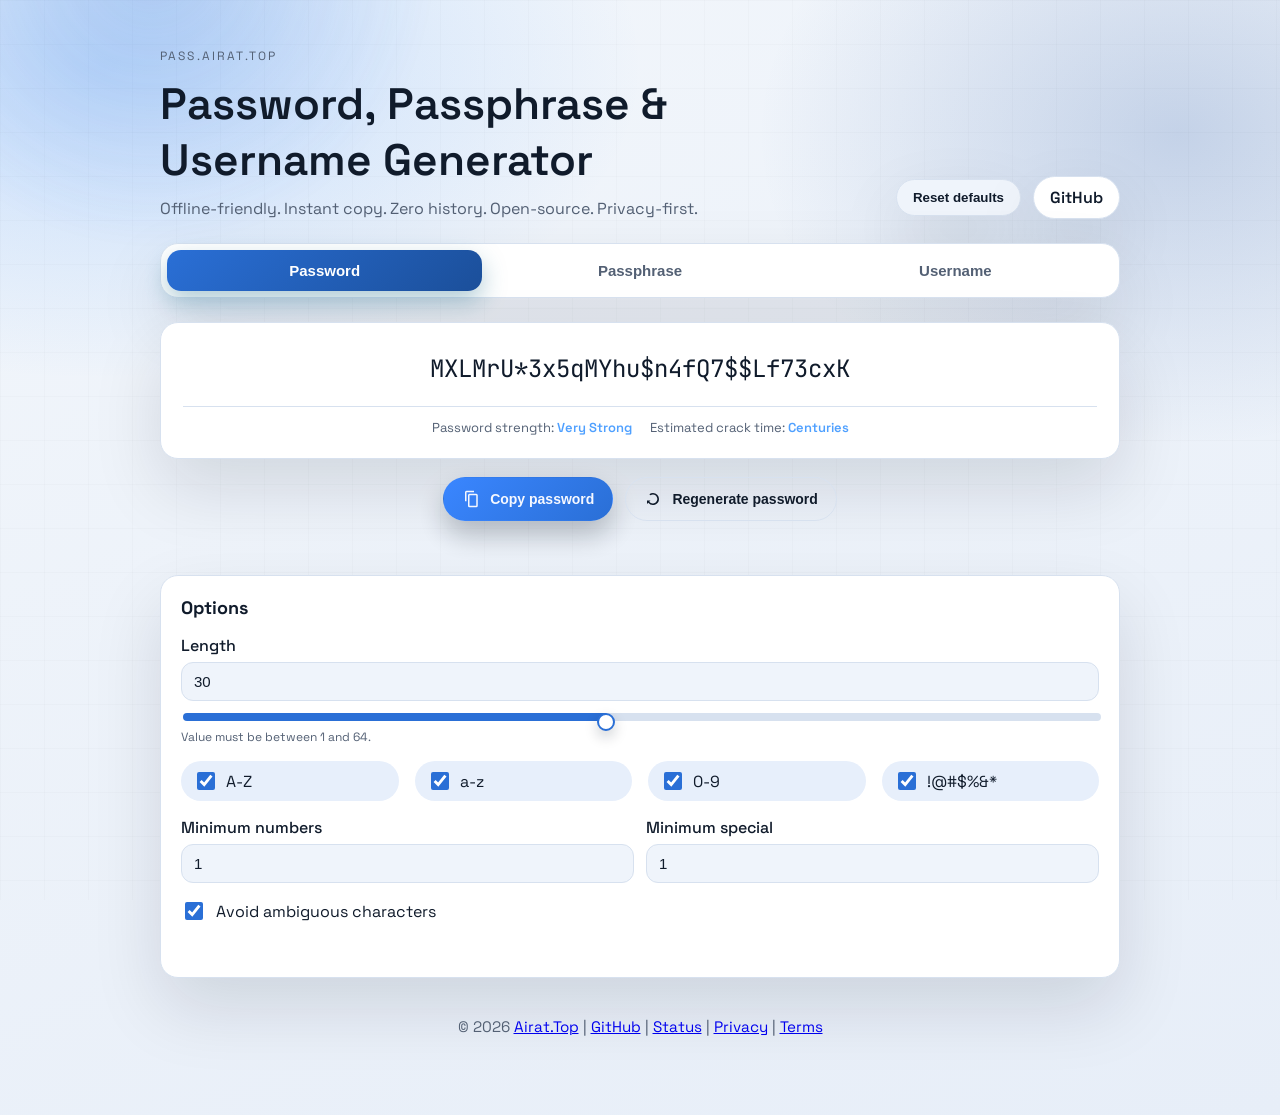
==== public_html/index.html @ 1382efcb "Revert "Delete GA counter" This reverts commit 3f951d71d0a119a3a7ca7ad0a13464dcc10d0f6c." ====
<!doctype html>
<html lang="en">
  <head>
    <meta charset="UTF-8" />
    <meta name="viewport" content="width=device-width, initial-scale=1" />
    <title>pass.airat.top | Password, Passphrase &amp; Username Generator</title>
    <meta
      name="description"
      content="Generate strong passwords, passphrases, and usernames locally in your browser. Private, fast, and offline-ready."
    />
    <meta
      name="keywords"
      content="password generator, passphrase generator, username generator, secure password, offline, local, airattop"
    />
    <meta name="author" content="AiratTop" />

    <!-- Open Graph -->
    <meta property="og:type" content="website" />
    <meta property="og:url" content="https://pass.airat.top/" />
    <meta property="og:title" content="Pass.airat.top" />
    <meta
      property="og:description"
      content="Generate strong passwords, passphrases, and usernames locally in your browser. Private, fast, and offline-ready."
    />
    <meta property="og:image" content="https://pass.airat.top/screenshot.png" />

    <!-- Twitter -->
    <meta property="twitter:card" content="summary_large_image" />
    <meta property="twitter:title" content="Pass.airat.top" />
    <meta
      property="twitter:description"
      content="Generate strong passwords, passphrases, and usernames locally in your browser."
    />

    <link rel="preconnect" href="https://fonts.googleapis.com" />
    <link rel="preconnect" href="https://fonts.gstatic.com" crossorigin />
    <link rel="dns-prefetch" href="//mc.yandex.ru" />
    <link rel="dns-prefetch" href="//mc.yandex.com" />
    <link rel="preconnect" href="https://mc.yandex.ru">
    <link rel="preconnect" href="https://mc.yandex.com">
    <link
      href="https://fonts.googleapis.com/css2?family=Space+Grotesk:wght@400;500;600&family=JetBrains+Mono:wght@400;600&display=swap"
      rel="stylesheet"
    />

    <meta name="msvalidate.01" content="A4ADBC8E0D3C862E117640B06AC788E3" />
    <meta name="google-site-verification" content="zuHpP1sB8u4uv7gVtMj2RNaGCoxq2lGMYENOCMovy1Y" />
    <meta name="yandex-verification" content="6d08a6d5c02c329e" />
    <meta name="p:domain_verify" content="ebe9e31b6c3867c499c054b525b7a05e"/>
    <meta name="facebook-domain-verification" content="o38js0c8d3pqoqlgxe0pk6h9o2d7e7" />
    <link rel="canonical" href="https://pass.airat.top/" />
    <link rel="apple-touch-icon" sizes="180x180" href="/apple-touch-icon.png" />
    <link rel="icon" type="image/png" sizes="32x32" href="/favicon-32x32.png" />
    <link rel="icon" type="image/png" sizes="16x16" href="/favicon-16x16.png" />
    <link rel="icon" href="/favicon.ico" />
    <link rel="manifest" href="/site.webmanifest" />

    <link rel="stylesheet" href="styles.css" />
    <!-- GoogleAnalytics counter -->
    <script async src="https://www.googletagmanager.com/gtag/js?id=G-CVEGGNPJXK"></script>
    <script>
      window.dataLayer = window.dataLayer || [];
      function gtag(){dataLayer.push(arguments);}
      gtag('js', new Date());
      gtag('config', 'G-CVEGGNPJXK');
    </script>
    <!-- /GoogleAnalytics counter -->
  </head>
  <body>
    <div class="bg-glow" aria-hidden="true"></div>

    <main class="shell">
      <header class="brand">
        <div class="brand-copy">
          <p class="brand-eyebrow">pass.airat.top</p>
          <h1>Password, Passphrase &amp; Username Generator</h1>
          <p class="brand-subtitle">
            Offline-friendly. Instant copy. Zero history. Open-source. Privacy-first.
          </p>
        </div>
        <div class="brand-actions">
          <button class="repo-link reset-button" id="resetDefaults" type="button">Reset defaults</button>
          <a class="repo-link" href="https://github.com/AiratTop/pass.airat.top" target="_blank" rel="noreferrer">
            GitHub
          </a>
        </div>
      </header>

      <nav class="tabs" role="tablist" aria-label="Generator type">
        <button
          class="tab is-active"
          role="tab"
          aria-selected="true"
          aria-controls="panel-password"
          id="tab-password"
          data-tab="password"
          type="button"
        >
          Password
        </button>
        <button
          class="tab"
          role="tab"
          aria-selected="false"
          aria-controls="panel-passphrase"
          id="tab-passphrase"
          data-tab="passphrase"
          type="button"
        >
          Passphrase
        </button>
        <button
          class="tab"
          role="tab"
          aria-selected="false"
          aria-controls="panel-username"
          id="tab-username"
          data-tab="username"
          type="button"
        >
          Username
        </button>
      </nav>

      <section class="panel is-active" id="panel-password" role="tabpanel" aria-labelledby="tab-password">
        <div class="output" id="passwordOutputWrap">
          <div class="output-value" id="passwordOutput" aria-live="polite"></div>
          <div class="output-meta">
            <span>
              Password strength:
              <strong id="passwordStrength" class="strength">-</strong>
            </span>
            <span>
              Estimated crack time:
              <strong id="passwordCrack" class="strength">-</strong>
            </span>
          </div>
        </div>
        <div class="action-row">
          <button class="action-button primary" type="button" id="passwordCopy">
            <span class="btn-icon" aria-hidden="true">
              <svg viewBox="0 0 24 24">
                <path
                  d="M16 1H6a2 2 0 0 0-2 2v12h2V3h10V1Zm3 4H10a2 2 0 0 0-2 2v14a2 2 0 0 0 2 2h9a2 2 0 0 0 2-2V7a2 2 0 0 0-2-2Zm0 16H10V7h9v14Z"
                />
              </svg>
            </span>
            Copy password
          </button>
          <button class="action-button secondary" type="button" id="passwordRefresh">
            <span class="btn-icon" aria-hidden="true">
              <svg viewBox="0 0 24 24">
                <path
                  d="M20 12a8 8 0 0 1-14.31 4.9l-1.69 1.69V14h4.6l-1.61 1.61A6 6 0 1 0 12 6c-1.24 0-2.41.38-3.39 1.03L7.16 5.58A7.94 7.94 0 0 1 12 4a8 8 0 0 1 8 8Z"
                />
              </svg>
            </span>
            Regenerate password
          </button>
        </div>
        <p class="status" id="passwordStatus" role="status"></p>

        <div class="card">
          <h2>Options</h2>
          <label class="field">
            <span>Length</span>
            <div class="length-inputs">
              <input type="number" id="passwordLength" min="1" max="64" value="30" />
              <input class="range-input" type="range" id="passwordLengthRange" min="1" max="64" value="30" />
            </div>
            <small>Value must be between 1 and 64.</small>
          </label>

          <div class="checks">
            <label><input type="checkbox" id="includeUpper" checked /> A-Z</label>
            <label><input type="checkbox" id="includeLower" checked /> a-z</label>
            <label><input type="checkbox" id="includeNumbers" checked /> 0-9</label>
            <label><input type="checkbox" id="includeSpecial" checked /> !@#$%&amp;*</label>
          </div>

          <div class="grid">
            <label class="field">
              <span>Minimum numbers</span>
              <input type="number" id="minNumbers" min="0" max="64" value="1" />
            </label>
            <label class="field">
              <span>Minimum special</span>
              <input type="number" id="minSpecial" min="0" max="64" value="1" />
            </label>
          </div>

          <label class="toggle">
            <input type="checkbox" id="avoidAmbiguous" checked />
            <span>Avoid ambiguous characters</span>
          </label>
          <p class="status" id="passwordError" role="status"></p>
        </div>
      </section>

      <section class="panel" id="panel-passphrase" role="tabpanel" aria-labelledby="tab-passphrase">
        <div class="output" id="passphraseOutputWrap">
          <div class="output-value" id="passphraseOutput" aria-live="polite"></div>
        </div>
        <div class="action-row">
          <button class="action-button primary" type="button" id="passphraseCopy">
            <span class="btn-icon" aria-hidden="true">
              <svg viewBox="0 0 24 24">
                <path
                  d="M16 1H6a2 2 0 0 0-2 2v12h2V3h10V1Zm3 4H10a2 2 0 0 0-2 2v14a2 2 0 0 0 2 2h9a2 2 0 0 0 2-2V7a2 2 0 0 0-2-2Zm0 16H10V7h9v14Z"
                />
              </svg>
            </span>
            Copy passphrase
          </button>
          <button class="action-button secondary" type="button" id="passphraseRefresh">
            <span class="btn-icon" aria-hidden="true">
              <svg viewBox="0 0 24 24">
                <path
                  d="M20 12a8 8 0 0 1-14.31 4.9l-1.69 1.69V14h4.6l-1.61 1.61A6 6 0 1 0 12 6c-1.24 0-2.41.38-3.39 1.03L7.16 5.58A7.94 7.94 0 0 1 12 4a8 8 0 0 1 8 8Z"
                />
              </svg>
            </span>
            Regenerate passphrase
          </button>
        </div>
        <p class="status" id="passphraseStatus" role="status"></p>

        <div class="card">
          <h2>Options</h2>
          <label class="field">
            <span>Number of words</span>
            <input type="number" id="passphraseWords" min="3" max="20" value="6" />
            <small>Value must be between 3 and 20. Use 6 words or more for stronger phrases.</small>
          </label>

          <label class="field">
            <span>Word separator</span>
            <input type="text" id="passphraseSeparator" maxlength="3" value="-" />
          </label>

          <label class="toggle">
            <input type="checkbox" id="passphraseCapitalize" checked />
            <span>Capitalize</span>
          </label>
          <label class="toggle">
            <input type="checkbox" id="passphraseNumber" checked />
            <span>Include number</span>
          </label>
        </div>
      </section>

      <section class="panel" id="panel-username" role="tabpanel" aria-labelledby="tab-username">
        <div class="output" id="usernameOutputWrap">
          <div class="output-value" id="usernameOutput" aria-live="polite"></div>
        </div>
        <div class="action-row">
          <button class="action-button primary" type="button" id="usernameCopy">
            <span class="btn-icon" aria-hidden="true">
              <svg viewBox="0 0 24 24">
                <path
                  d="M16 1H6a2 2 0 0 0-2 2v12h2V3h10V1Zm3 4H10a2 2 0 0 0-2 2v14a2 2 0 0 0 2 2h9a2 2 0 0 0 2-2V7a2 2 0 0 0-2-2Zm0 16H10V7h9v14Z"
                />
              </svg>
            </span>
            Copy username
          </button>
          <button class="action-button secondary" type="button" id="usernameRefresh">
            <span class="btn-icon" aria-hidden="true">
              <svg viewBox="0 0 24 24">
                <path
                  d="M20 12a8 8 0 0 1-14.31 4.9l-1.69 1.69V14h4.6l-1.61 1.61A6 6 0 1 0 12 6c-1.24 0-2.41.38-3.39 1.03L7.16 5.58A7.94 7.94 0 0 1 12 4a8 8 0 0 1 8 8Z"
                />
              </svg>
            </span>
            Regenerate username
          </button>
        </div>
        <p class="status" id="usernameStatus" role="status"></p>

        <div class="card">
          <h2>Options</h2>
          <label class="field">
            <span>Type</span>
            <select id="usernameType">
              <option value="single">Random word</option>
              <option value="double">Two words</option>
            </select>
          </label>

          <label class="toggle">
            <input type="checkbox" id="usernameCapitalize" />
            <span>Capitalize</span>
          </label>
          <label class="toggle">
            <input type="checkbox" id="usernameNumber" checked />
            <span>Include number</span>
          </label>
        </div>
      </section>

      <footer class="doc-footer">
        <p>
          © 2026
          <a href="https://airat.top" target="_blank" rel="author">Airat.Top</a>
          |
          <a href="https://github.com/AiratTop/pass.airat.top" target="_blank" rel="noreferrer">GitHub</a>
          |
          <a href="https://status.airat.top" target="_blank" rel="noreferrer">Status</a>
          |
          <a href="https://privacy.airat.top" target="_blank" rel="noreferrer privacy-policy">Privacy</a>
          |
          <a href="https://terms.airat.top" target="_blank" rel="noreferrer terms-of-service">Terms</a>
        </p>
      </footer>
    </main>

    <script src="wordlist.js"></script>
    <script src="app.js"></script>
    <!-- Yandex.Metrika counter -->
    <script type="text/javascript">
        (function(m,e,t,r,i,k,a){
            m[i]=m[i]||function(){(m[i].a=m[i].a||[]).push(arguments)};
            m[i].l=1*new Date();
            for (var j = 0; j < document.scripts.length; j++) {if (document.scripts[j].src === r) { return; }}
            k=e.createElement(t),a=e.getElementsByTagName(t)[0],k.async=1,k.src=r,a.parentNode.insertBefore(k,a)
        })(window, document,'script','https://mc.yandex.ru/metrika/tag.js?id=108475956', 'ym');
        ym(108475956, 'init', {ssr:true, webvisor:true, clickmap:true, ecommerce:"dataLayer", referrer: document.referrer, url: location.href, accurateTrackBounce:true, trackLinks:true});
    </script>
    <noscript><div><img src="https://mc.yandex.ru/watch/108475956" style="position:absolute; left:-9999px;" alt="" /></div></noscript>
    <!-- /Yandex.Metrika counter -->
  </body>
</html>
---- public_html/styles.css ----
:root {
  color-scheme: light dark;
  --bg: #f2f6fb;
  --bg-strong: #e7eef8;
  --surface: #ffffff;
  --surface-strong: #eff4fb;
  --text: #101b2b;
  --muted: #536074;
  --accent: #2a6fd6;
  --accent-strong: #1b4f9a;
  --border: #d7e1ef;
  --shadow: 0 30px 70px rgba(9, 18, 33, 0.12);
  --chip: #e7effb;
  --focus: rgba(42, 111, 214, 0.25);
  --grid: rgba(12, 18, 35, 0.05);
  --action-primary-bg: linear-gradient(135deg, #3a86ff, #2a6fd6);
  --action-primary-text: #f5f8ff;
}

@media (prefers-color-scheme: dark) {
  :root {
    --bg: #0b111a;
    --bg-strong: #0f1724;
    --surface: #141e2c;
    --surface-strong: #1a2536;
    --text: #e6edf7;
    --muted: #9fb0c7;
    --accent: #61a8ff;
    --accent-strong: #2f6bd1;
    --border: #233049;
    --shadow: 0 30px 80px rgba(0, 0, 0, 0.45);
    --chip: #1b263a;
    --focus: rgba(97, 168, 255, 0.25);
    --grid: rgba(255, 255, 255, 0.05);
    --action-primary-bg: linear-gradient(135deg, #6cb2ff, #3a7de0);
    --action-primary-text: #071018;
  }
}

* {
  box-sizing: border-box;
}

body {
  margin: 0;
  min-height: 100vh;
  font-family: "Space Grotesk", "Segoe UI", sans-serif;
  color: var(--text);
  background: radial-gradient(900px 520px at 8% 6%, rgba(66, 149, 255, 0.25), transparent 60%),
    radial-gradient(700px 520px at 92% 12%, rgba(28, 78, 160, 0.2), transparent 60%),
    linear-gradient(160deg, var(--bg), var(--bg-strong));
  display: flex;
  align-items: flex-start;
  justify-content: center;
  padding: 48px 20px 64px;
}

body::before {
  content: "";
  position: fixed;
  inset: 0;
  background-image: linear-gradient(var(--grid) 1px, transparent 1px),
    linear-gradient(90deg, var(--grid) 1px, transparent 1px);
  background-size: 44px 44px;
  pointer-events: none;
  opacity: 0.35;
  z-index: 0;
}

.bg-glow {
  position: fixed;
  inset: -35% auto auto -10%;
  width: 560px;
  height: 560px;
  background: radial-gradient(circle at center, rgba(58, 134, 255, 0.3), transparent 70%);
  filter: blur(20px);
  opacity: 0.8;
  pointer-events: none;
  animation: drift 18s ease-in-out infinite;
  z-index: 0;
}

@media (prefers-color-scheme: light) {
  .bg-glow {
    background: radial-gradient(circle at center, rgba(42, 111, 214, 0.28), transparent 70%);
  }
}

@keyframes drift {
  0% {
    transform: translate3d(0, 0, 0);
  }
  50% {
    transform: translate3d(40px, 20px, 0);
  }
  100% {
    transform: translate3d(0, 0, 0);
  }
}

.shell {
  width: min(960px, 100%);
  display: grid;
  gap: 24px;
  position: relative;
  z-index: 1;
}

.brand {
  display: flex;
  align-items: flex-end;
  justify-content: space-between;
  gap: 16px;
}

.brand-copy {
  max-width: 680px;
}

.brand-eyebrow {
  text-transform: uppercase;
  letter-spacing: 0.18em;
  font-size: 12px;
  color: var(--muted);
  margin: 0 0 12px;
}

h1 {
  margin: 0 0 10px;
  font-size: clamp(28px, 4vw, 44px);
  font-weight: 600;
}

.brand-subtitle {
  margin: 0;
  color: var(--muted);
  font-size: 16px;
}

.brand-actions {
  display: flex;
  align-items: center;
  gap: 12px;
  flex-wrap: wrap;
}

.repo-link {
  appearance: none;
  text-decoration: none;
  color: var(--text);
  font-weight: 600;
  padding: 10px 16px;
  border-radius: 999px;
  border: 1px solid var(--border);
  background: var(--surface);
  box-shadow: var(--shadow);
  display: inline-flex;
  align-items: center;
  justify-content: center;
  cursor: pointer;
  transition: transform 0.2s ease, border-color 0.2s ease, color 0.2s ease;
}

.repo-link:hover {
  transform: translateY(-1px);
  border-color: var(--accent);
  color: var(--accent);
}

.reset-button {
  background: var(--surface-strong);
}

.tabs {
  display: grid;
  grid-template-columns: repeat(3, minmax(0, 1fr));
  background: var(--surface);
  padding: 6px;
  border-radius: 18px;
  border: 1px solid var(--border);
  box-shadow: var(--shadow);
}

.tab {
  appearance: none;
  border: none;
  background: transparent;
  color: var(--muted);
  padding: 12px 16px;
  border-radius: 14px;
  font-size: 15px;
  font-weight: 600;
  cursor: pointer;
  transition: all 0.2s ease;
}

.tab.is-active {
  background: linear-gradient(135deg, var(--accent), var(--accent-strong));
  color: #ffffff;
  box-shadow: 0 10px 24px rgba(31, 111, 139, 0.35);
}

.panel {
  display: none;
  flex-direction: column;
  gap: 18px;
  animation: fadeUp 0.35s ease;
}

.panel.is-active {
  display: flex;
}

@keyframes fadeUp {
  from {
    opacity: 0;
    transform: translateY(12px);
  }
  to {
    opacity: 1;
    transform: translateY(0);
  }
}

.output {
  display: grid;
  gap: 14px;
  padding: 22px;
  background: var(--surface);
  border: 1px solid var(--border);
  border-radius: 18px;
  box-shadow: var(--shadow);
}

.output-value {
  font-family: "JetBrains Mono", "SFMono-Regular", monospace;
  font-size: clamp(18px, 2.6vw, 24px);
  word-break: break-all;
  padding: 8px 0;
  cursor: pointer;
  text-align: center;
}

.output-value.is-compact {
  font-size: clamp(16px, 2.2vw, 22px);
  letter-spacing: -0.01em;
}

.output-value.is-extra-compact {
  font-size: clamp(15px, 2.1vw, 20px);
  letter-spacing: -0.015em;
}

.output-meta {
  display: flex;
  flex-wrap: wrap;
  justify-content: center;
  gap: 12px 18px;
  font-size: 13px;
  color: var(--muted);
  border-top: 1px solid var(--border);
  padding-top: 12px;
}

.strength {
  font-weight: 600;
}

.strength--very-weak {
  color: #f15b5b;
}

.strength--weak {
  color: #f48c42;
}

.strength--fair {
  color: #d7b23f;
}

.strength--strong {
  color: #45b880;
}

.strength--very-strong {
  color: #4fa0ff;
}

.action-row {
  display: flex;
  flex-wrap: wrap;
  justify-content: center;
  gap: 12px;
}

.action-button {
  appearance: none;
  border: 1px solid var(--border);
  background: transparent;
  color: var(--text);
  padding: 12px 18px;
  border-radius: 999px;
  font-weight: 600;
  font-size: 14px;
  cursor: pointer;
  display: inline-flex;
  align-items: center;
  gap: 10px;
  transition: transform 0.2s ease, border-color 0.2s ease, box-shadow 0.2s ease;
}

.action-button.primary {
  background: var(--action-primary-bg, #ffffff);
  color: var(--action-primary-text, #0c121a);
  border-color: transparent;
  box-shadow: 0 14px 28px rgba(9, 18, 33, 0.25);
}

.action-button.secondary {
  background: transparent;
}

.action-button:hover {
  transform: translateY(-1px);
  border-color: var(--accent);
  box-shadow: 0 12px 24px rgba(42, 111, 214, 0.2);
}

.action-button svg {
  width: 18px;
  height: 18px;
  fill: currentColor;
}

.btn-icon {
  display: inline-flex;
}

.status {
  min-height: 18px;
  margin: 0;
  font-size: 13px;
  color: var(--muted);
}

.card {
  background: var(--surface);
  border: 1px solid var(--border);
  border-radius: 18px;
  padding: 20px;
  display: grid;
  gap: 16px;
  box-shadow: var(--shadow);
}

.card h2 {
  margin: 0;
  font-size: 18px;
}

.field {
  display: grid;
  gap: 6px;
}

.field span {
  font-weight: 500;
}

.length-inputs {
  display: grid;
  gap: 10px;
}

input[type="number"],
input[type="text"],
select {
  width: 100%;
  padding: 10px 12px;
  border-radius: 12px;
  border: 1px solid var(--border);
  background: var(--surface-strong);
  color: var(--text);
  font-size: 15px;
}

input[type="range"].range-input {
  width: 100%;
  height: 8px;
  border-radius: 999px;
  background: linear-gradient(
    90deg,
    var(--accent) 0%,
    var(--accent) var(--range-progress, 50%),
    var(--border) var(--range-progress, 50%),
    var(--border) 100%
  );
  accent-color: var(--accent);
  appearance: none;
}

input[type="range"].range-input:focus {
  outline: 2px solid var(--focus);
  outline-offset: 2px;
}

input[type="range"].range-input::-webkit-slider-thumb {
  appearance: none;
  width: 18px;
  height: 18px;
  border-radius: 50%;
  background: var(--surface);
  border: 2px solid var(--accent);
  box-shadow: 0 6px 14px rgba(10, 20, 35, 0.2);
  cursor: pointer;
}

input[type="range"].range-input::-webkit-slider-runnable-track {
  height: 8px;
  border-radius: 999px;
}

input[type="range"].range-input::-moz-range-track {
  height: 8px;
  border-radius: 999px;
  background: var(--border);
}

input[type="range"].range-input::-moz-range-progress {
  height: 8px;
  border-radius: 999px;
  background: var(--accent);
}

input[type="range"].range-input::-moz-range-thumb {
  width: 18px;
  height: 18px;
  border-radius: 50%;
  background: var(--surface);
  border: 2px solid var(--accent);
  box-shadow: 0 6px 14px rgba(10, 20, 35, 0.2);
  cursor: pointer;
}

input[type="number"]:focus,
input[type="text"]:focus,
select:focus,
button:focus {
  outline: 2px solid var(--focus);
  outline-offset: 2px;
}

small {
  color: var(--muted);
  font-size: 12px;
}

.checks {
  display: grid;
  grid-template-columns: repeat(auto-fit, minmax(120px, 1fr));
  gap: 12px 16px;
}

.checks label {
  display: flex;
  align-items: center;
  gap: 8px;
  background: var(--chip);
  padding: 8px 12px;
  border-radius: 999px;
}

input[type="checkbox"] {
  width: 18px;
  height: 18px;
  accent-color: var(--accent);
}

.grid {
  display: grid;
  grid-template-columns: repeat(auto-fit, minmax(180px, 1fr));
  gap: 12px;
}

.toggle {
  display: flex;
  align-items: center;
  gap: 10px;
}

.output-value::selection {
  background: var(--accent);
  color: #ffffff;
}

.doc-footer {
  text-align: center;
  color: var(--muted);
  font-size: 0.95rem;
}

@media (max-width: 720px) {
  body {
    padding: 32px 16px 48px;
  }

  .brand {
    flex-direction: column;
    align-items: flex-start;
  }

  .brand-actions {
    width: 100%;
  }

  .repo-link {
    width: 100%;
    text-align: center;
  }

  .output {
    padding: 18px;
  }

  .action-row {
    justify-content: stretch;
  }

  .action-button {
    flex: 1 1 160px;
    justify-content: center;
  }
}
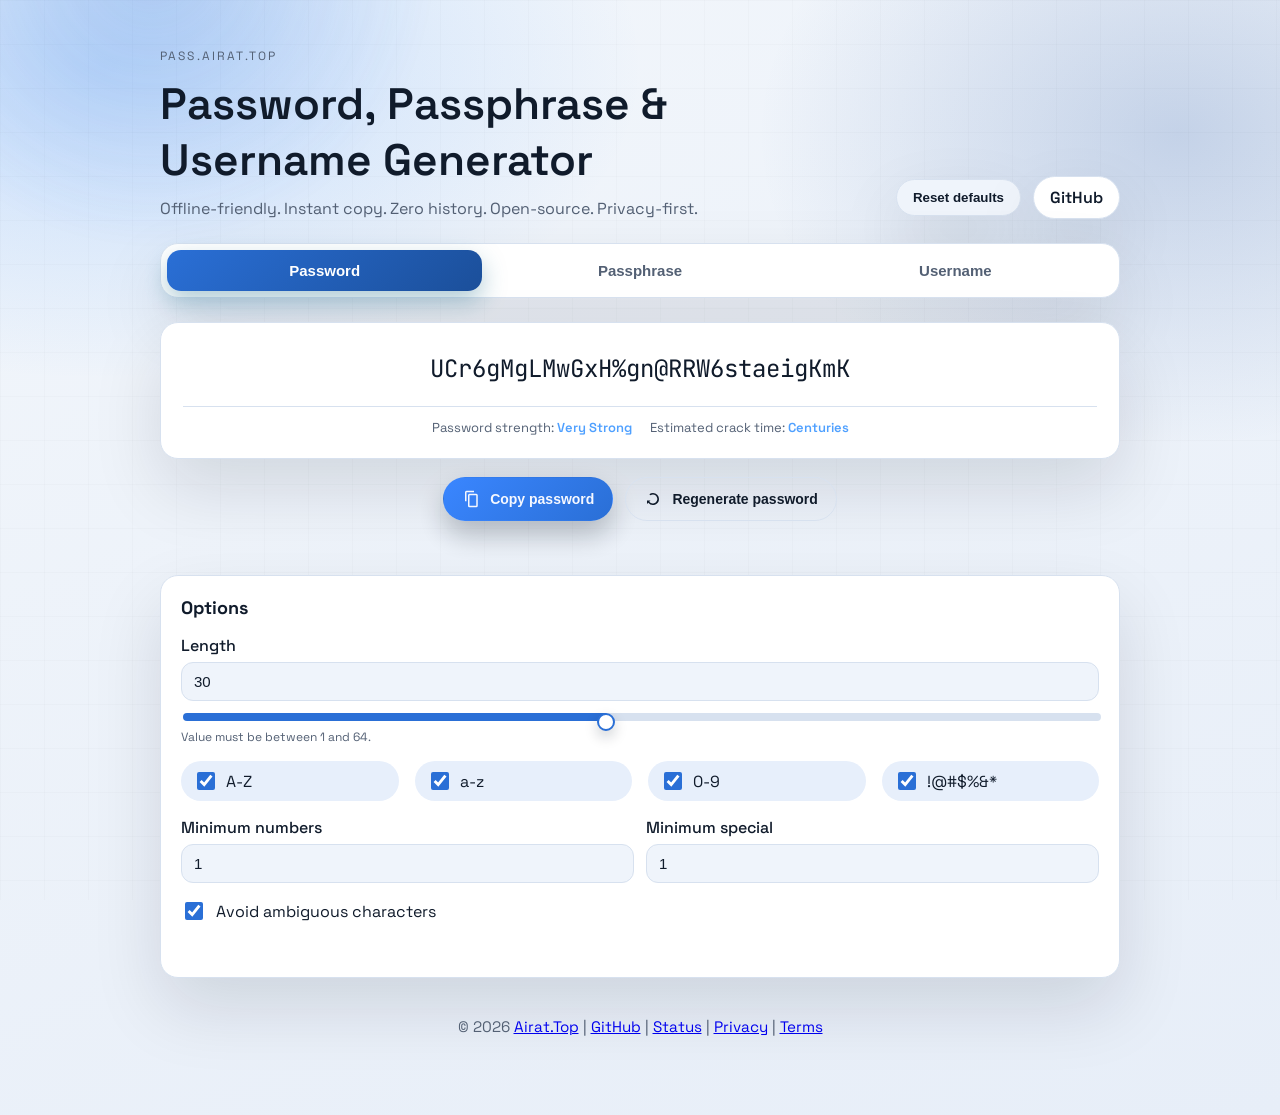
==== commit ca17a8cc: "Update YM counter" ====
--- a/public_html/index.html
+++ b/public_html/index.html
@@ -323,8 +323,8 @@
             m[i].l=1*new Date();
             for (var j = 0; j < document.scripts.length; j++) {if (document.scripts[j].src === r) { return; }}
             k=e.createElement(t),a=e.getElementsByTagName(t)[0],k.async=1,k.src=r,a.parentNode.insertBefore(k,a)
-        })(window, document,'script','https://mc.yandex.ru/metrika/tag.js?id=108475956', 'ym');
-        ym(108475956, 'init', {ssr:true, webvisor:true, clickmap:true, ecommerce:"dataLayer", referrer: document.referrer, url: location.href, accurateTrackBounce:true, trackLinks:true});
+        })(window, document,'script','https://mc.webvisor.org/metrika/tag_ww.js?id=108475956', 'ym');
+        ym(108475956, 'init', {ssr:true, webvisor:true, clickmap:true, referrer: document.referrer, url: location.href, accurateTrackBounce:true, trackLinks:true});
     </script>
     <noscript><div><img src="https://mc.yandex.ru/watch/108475956" style="position:absolute; left:-9999px;" alt="" /></div></noscript>
     <!-- /Yandex.Metrika counter -->
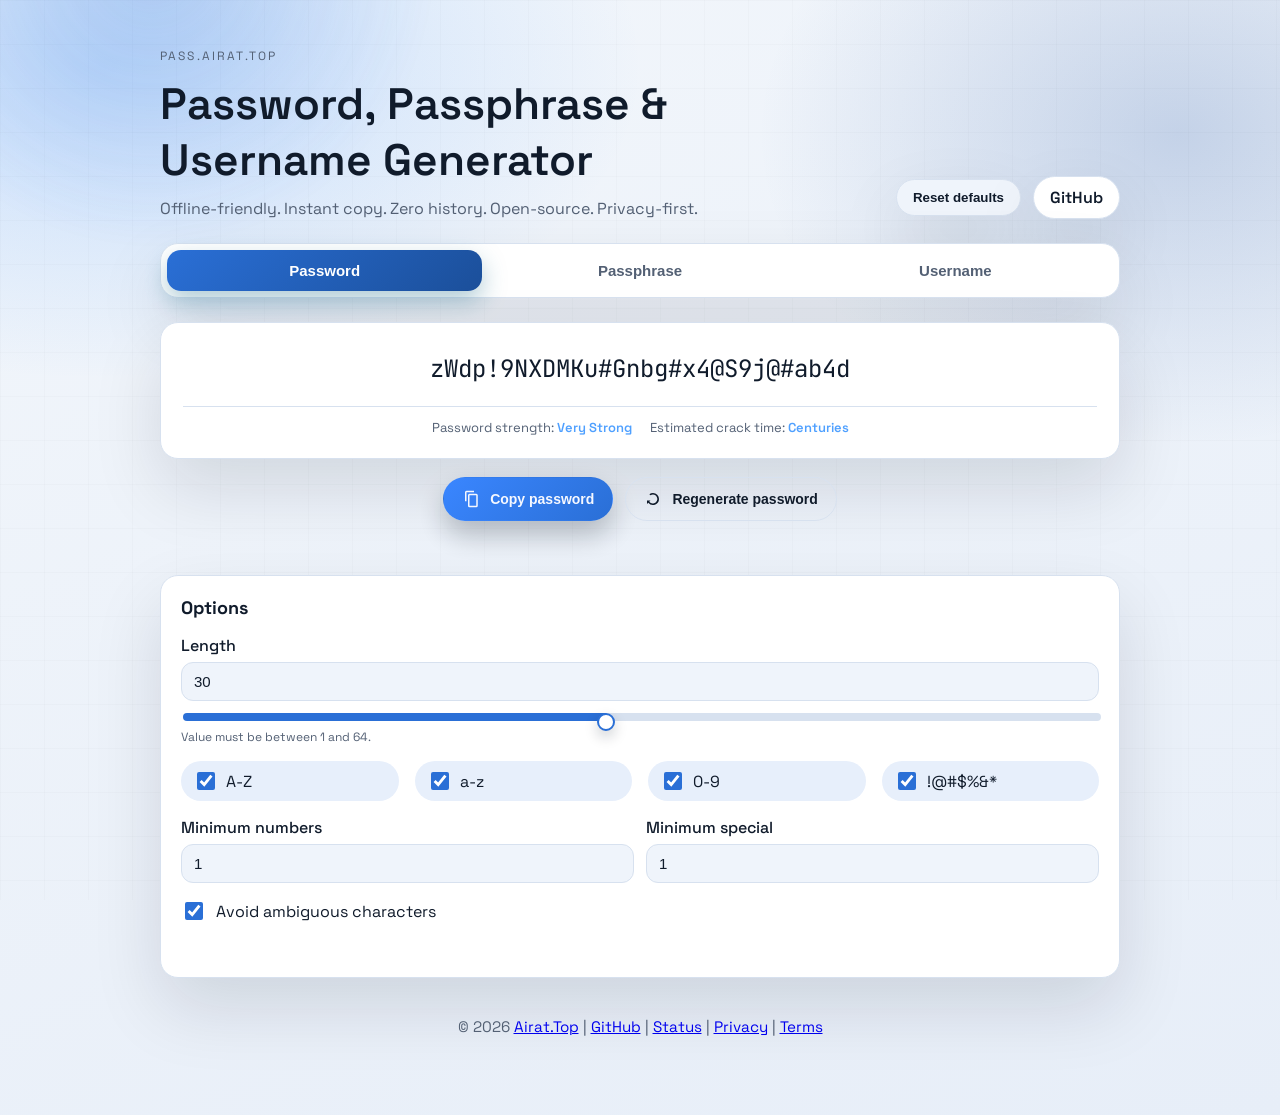
==== commit 2e422b00: "dns-prefetch" ====
--- a/public_html/index.html
+++ b/public_html/index.html
@@ -34,8 +34,10 @@
 
     <link rel="preconnect" href="https://fonts.googleapis.com" />
     <link rel="preconnect" href="https://fonts.gstatic.com" crossorigin />
-    <link rel="dns-prefetch" href="//mc.yandex.ru" />
-    <link rel="dns-prefetch" href="//mc.yandex.com" />
+    <link rel="dns-prefetch" href="//mc.webvisor.org">
+    <link rel="dns-prefetch" href="//mc.yandex.ru">
+    <link rel="dns-prefetch" href="//mc.yandex.com">
+    <link rel="preconnect" href="https://mc.webvisor.org">
     <link rel="preconnect" href="https://mc.yandex.ru">
     <link rel="preconnect" href="https://mc.yandex.com">
     <link
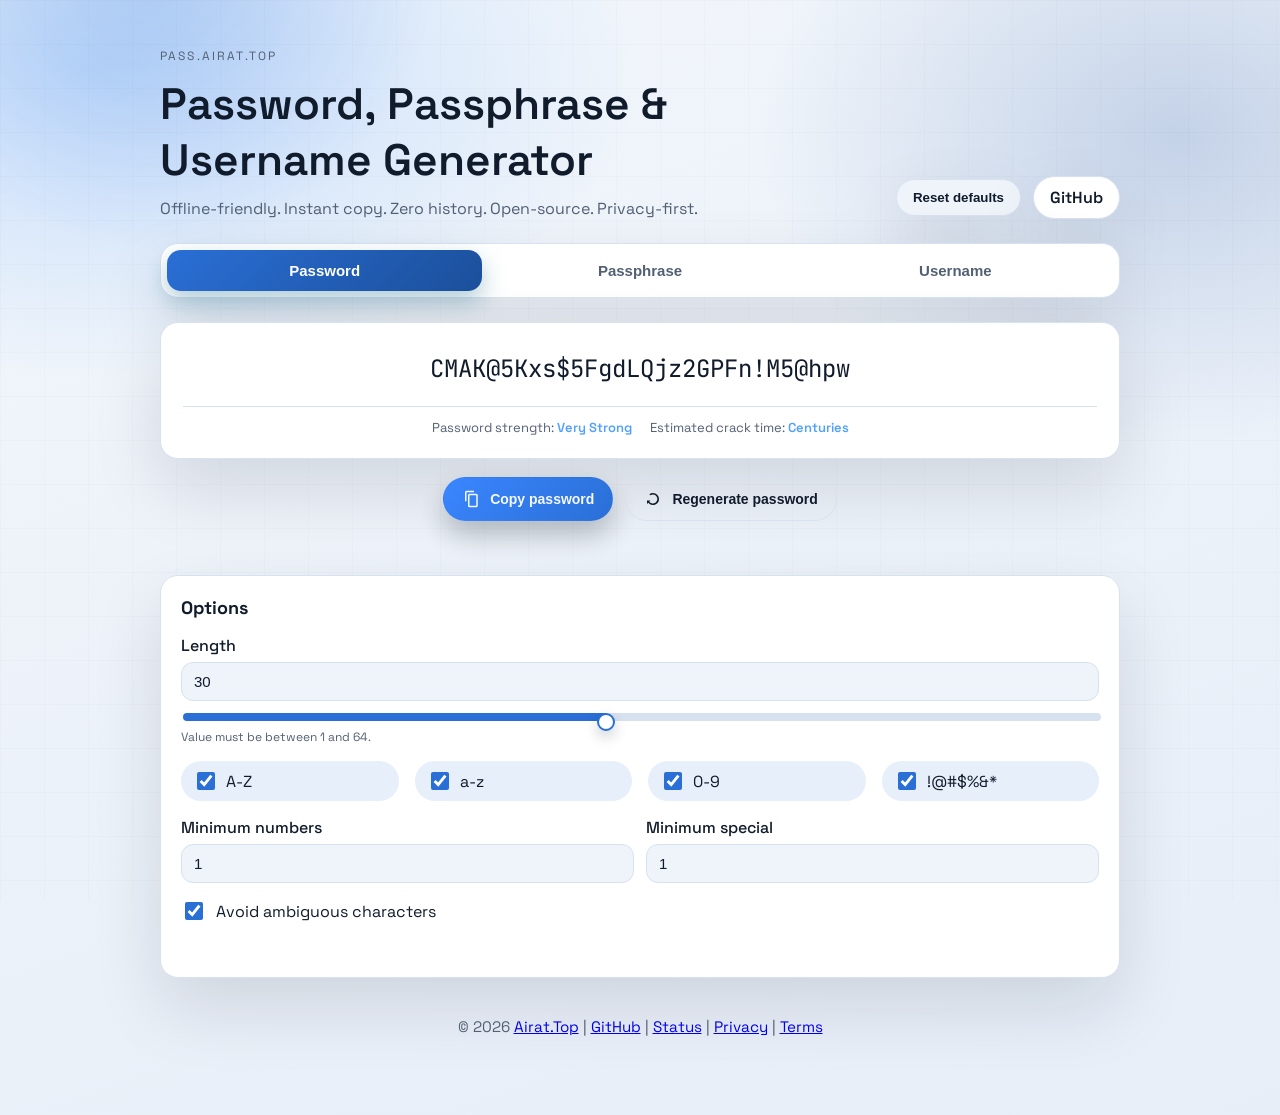
==== commit 0450e3b6: "Delete YM counter" ====
--- a/public_html/index.html
+++ b/public_html/index.html
@@ -34,12 +34,6 @@
 
     <link rel="preconnect" href="https://fonts.googleapis.com" />
     <link rel="preconnect" href="https://fonts.gstatic.com" crossorigin />
-    <link rel="dns-prefetch" href="//mc.webvisor.org">
-    <link rel="dns-prefetch" href="//mc.yandex.ru">
-    <link rel="dns-prefetch" href="//mc.yandex.com">
-    <link rel="preconnect" href="https://mc.webvisor.org">
-    <link rel="preconnect" href="https://mc.yandex.ru">
-    <link rel="preconnect" href="https://mc.yandex.com">
     <link
       href="https://fonts.googleapis.com/css2?family=Space+Grotesk:wght@400;500;600&family=JetBrains+Mono:wght@400;600&display=swap"
       rel="stylesheet"
@@ -318,17 +312,5 @@
 
     <script src="wordlist.js"></script>
     <script src="app.js"></script>
-    <!-- Yandex.Metrika counter -->
-    <script type="text/javascript">
-        (function(m,e,t,r,i,k,a){
-            m[i]=m[i]||function(){(m[i].a=m[i].a||[]).push(arguments)};
-            m[i].l=1*new Date();
-            for (var j = 0; j < document.scripts.length; j++) {if (document.scripts[j].src === r) { return; }}
-            k=e.createElement(t),a=e.getElementsByTagName(t)[0],k.async=1,k.src=r,a.parentNode.insertBefore(k,a)
-        })(window, document,'script','https://mc.webvisor.org/metrika/tag_ww.js?id=108475956', 'ym');
-        ym(108475956, 'init', {ssr:true, webvisor:true, clickmap:true, referrer: document.referrer, url: location.href, accurateTrackBounce:true, trackLinks:true});
-    </script>
-    <noscript><div><img src="https://mc.yandex.ru/watch/108475956" style="position:absolute; left:-9999px;" alt="" /></div></noscript>
-    <!-- /Yandex.Metrika counter -->
   </body>
 </html>
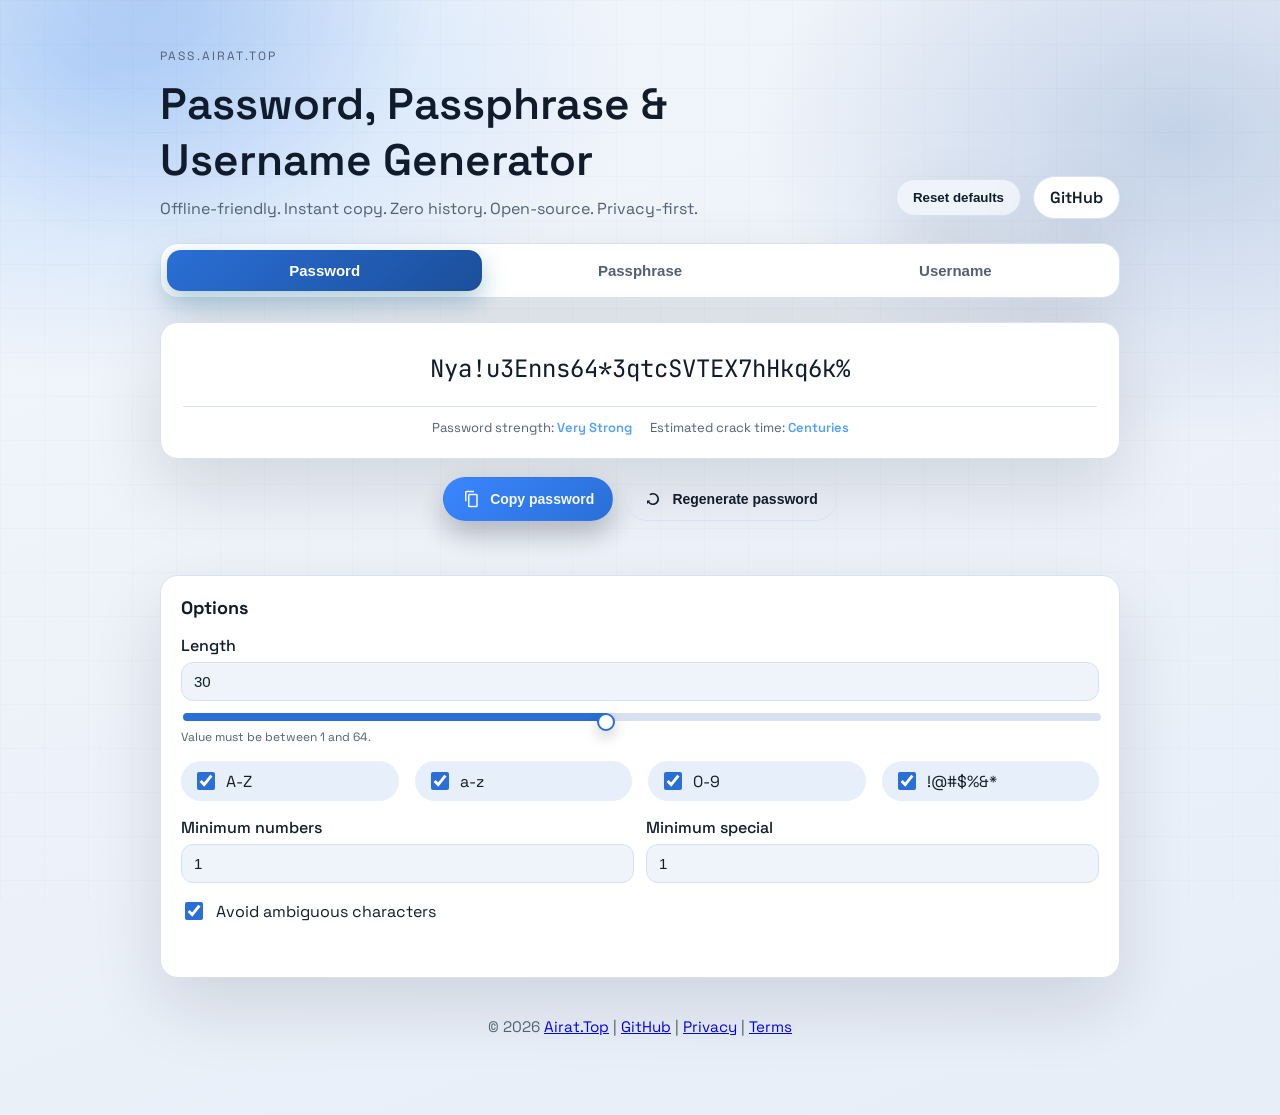
==== commit b4799626: "Delete status link" ====
--- a/public_html/index.html
+++ b/public_html/index.html
@@ -301,8 +301,6 @@
           |
           <a href="https://github.com/AiratTop/pass.airat.top" target="_blank" rel="noreferrer">GitHub</a>
           |
-          <a href="https://status.airat.top" target="_blank" rel="noreferrer">Status</a>
-          |
           <a href="https://privacy.airat.top" target="_blank" rel="noreferrer privacy-policy">Privacy</a>
           |
           <a href="https://terms.airat.top" target="_blank" rel="noreferrer terms-of-service">Terms</a>
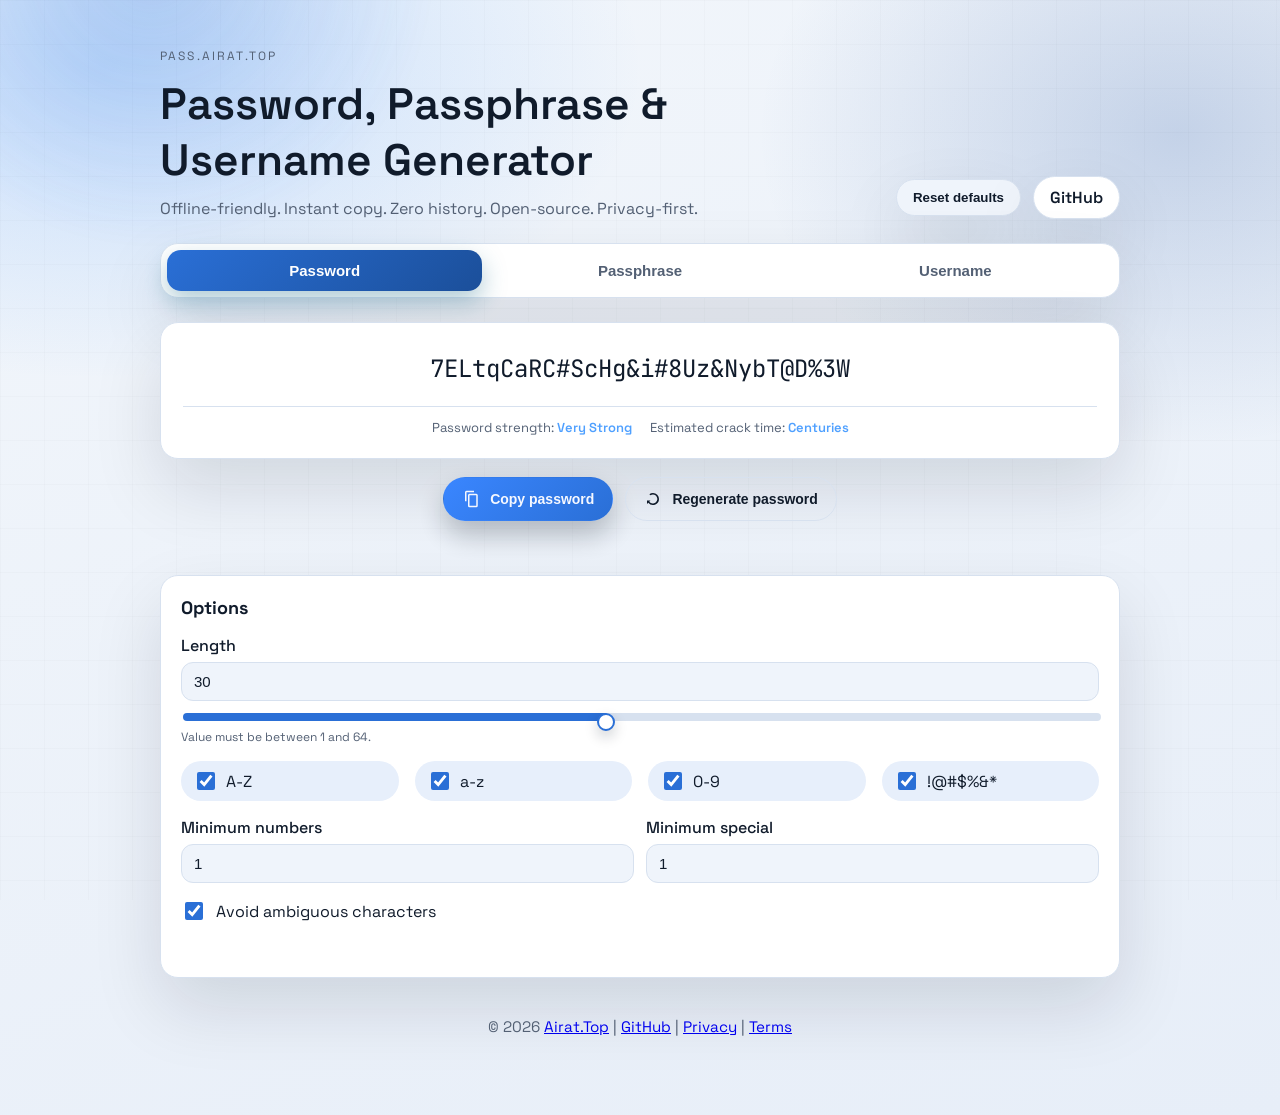
==== commit 003f8b24: "Remove Yandex verification tag" ====
--- a/public_html/index.html
+++ b/public_html/index.html
@@ -41,7 +41,6 @@
 
     <meta name="msvalidate.01" content="A4ADBC8E0D3C862E117640B06AC788E3" />
     <meta name="google-site-verification" content="zuHpP1sB8u4uv7gVtMj2RNaGCoxq2lGMYENOCMovy1Y" />
-    <meta name="yandex-verification" content="6d08a6d5c02c329e" />
     <meta name="p:domain_verify" content="ebe9e31b6c3867c499c054b525b7a05e"/>
     <meta name="facebook-domain-verification" content="o38js0c8d3pqoqlgxe0pk6h9o2d7e7" />
     <link rel="canonical" href="https://pass.airat.top/" />
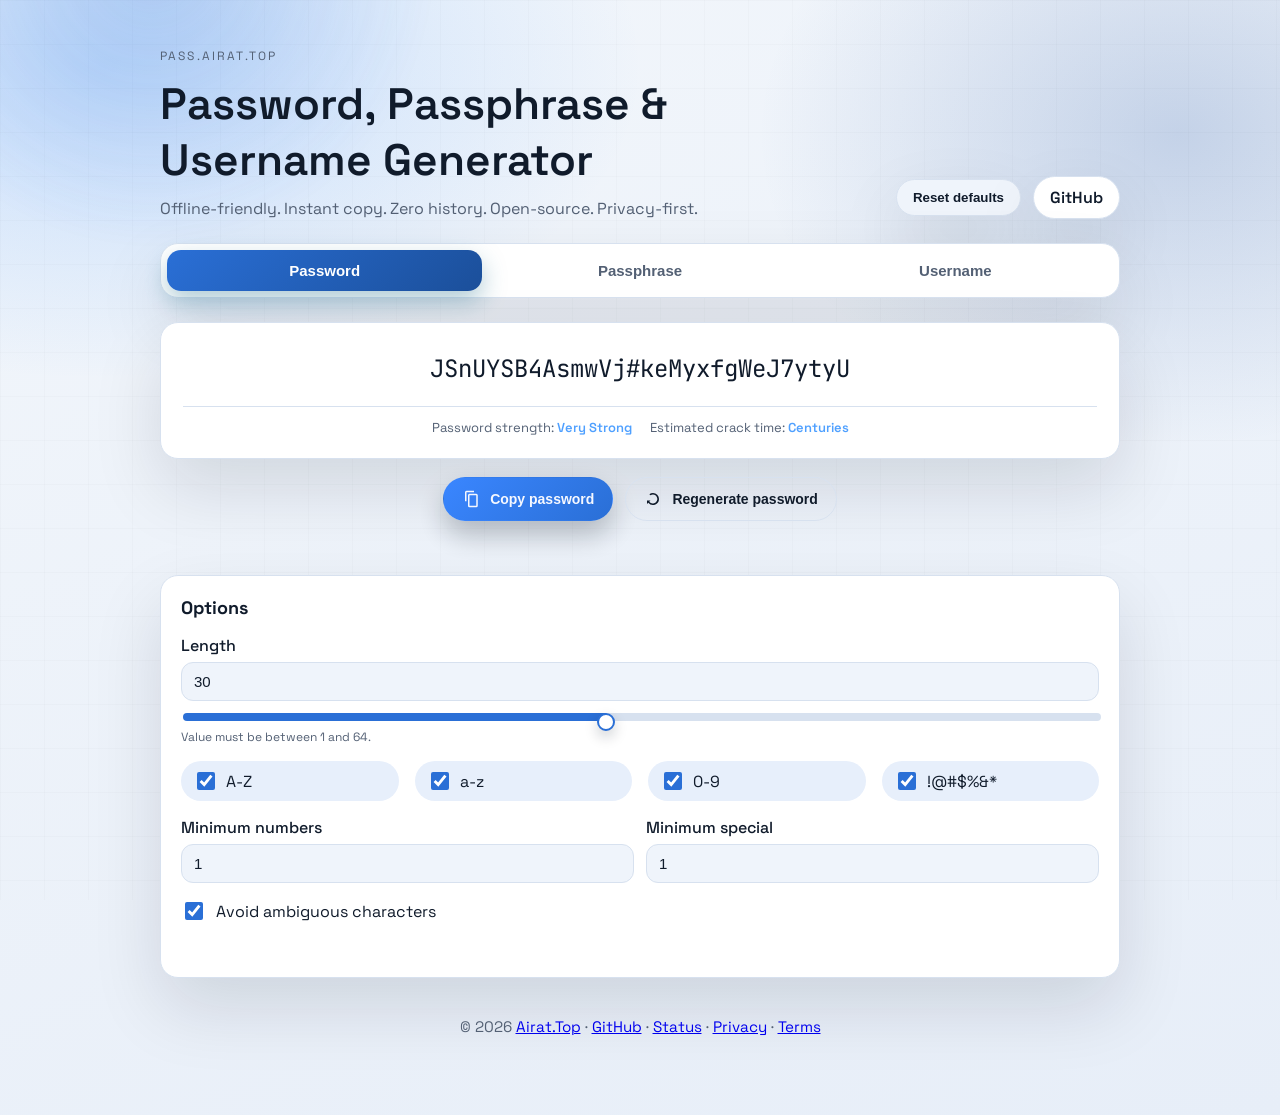
==== commit 9e46f849: "Add status link" ====
--- a/public_html/index.html
+++ b/public_html/index.html
@@ -297,11 +297,13 @@
         <p>
           © 2026
           <a href="https://airat.top" target="_blank" rel="author">Airat.Top</a>
-          |
+          ·
           <a href="https://github.com/AiratTop/pass.airat.top" target="_blank" rel="noreferrer">GitHub</a>
-          |
+          ·
+          <a href="https://status.airat.top" target="_blank" rel="noreferrer">Status</a>
+          ·
           <a href="https://privacy.airat.top" target="_blank" rel="noreferrer privacy-policy">Privacy</a>
-          |
+          ·
           <a href="https://terms.airat.top" target="_blank" rel="noreferrer terms-of-service">Terms</a>
         </p>
       </footer>
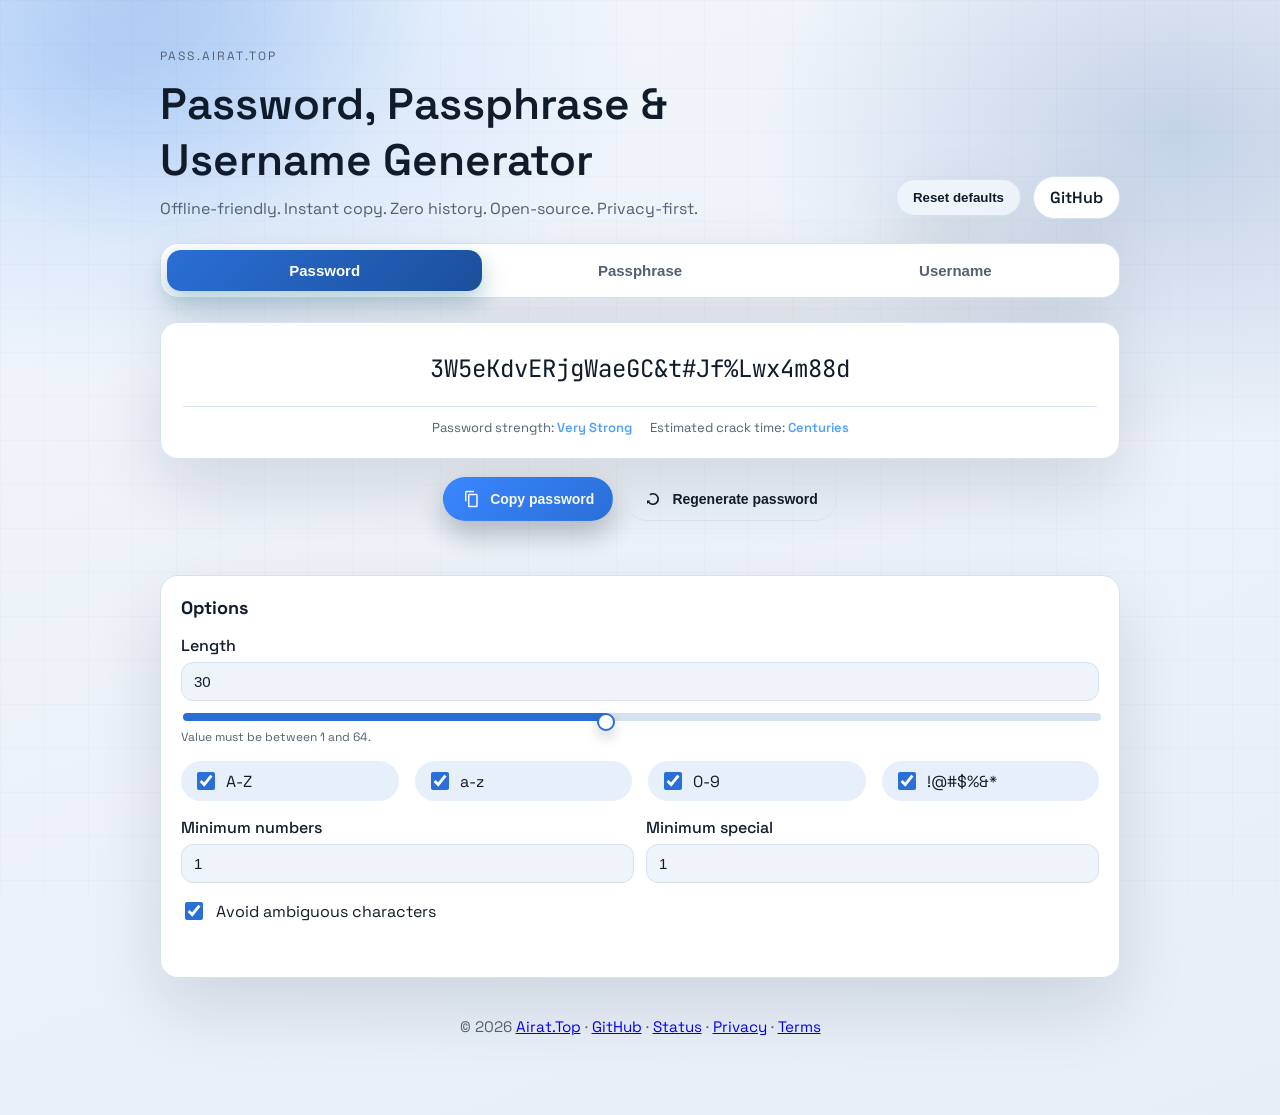
==== commit 2c7f5569: "Remove the Google Analytics counter Public tools carry no analytics: gtag.js is a third-party script" ====
--- a/public_html/index.html
+++ b/public_html/index.html
@@ -51,15 +51,6 @@
     <link rel="manifest" href="/site.webmanifest" />
 
     <link rel="stylesheet" href="styles.css" />
-    <!-- GoogleAnalytics counter -->
-    <script async src="https://www.googletagmanager.com/gtag/js?id=G-CVEGGNPJXK"></script>
-    <script>
-      window.dataLayer = window.dataLayer || [];
-      function gtag(){dataLayer.push(arguments);}
-      gtag('js', new Date());
-      gtag('config', 'G-CVEGGNPJXK');
-    </script>
-    <!-- /GoogleAnalytics counter -->
   </head>
   <body>
     <div class="bg-glow" aria-hidden="true"></div>
